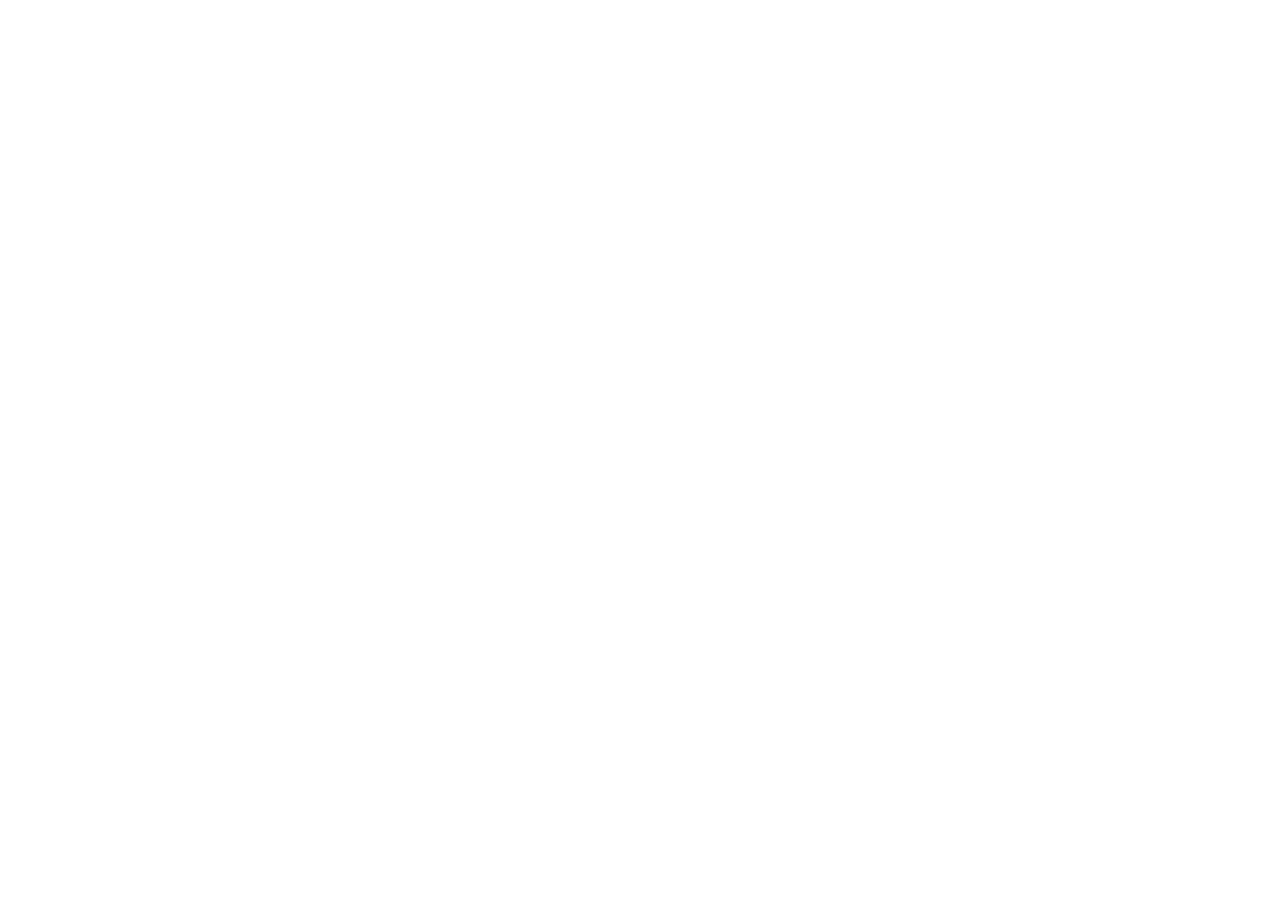
==== feedback.html @ 3e681f3d "добавила страницу отзывов + приветственную" ====
<!DOCTYPE html>
<html lang="ru">
<head>
  <meta charset="UTF-8">
  <meta http-equiv="X-UA-Compatible" content="IE=edge">
  <meta name="viewport" content="width=device-width, initial-scale=1.0">
  <title>Air-Asia Feedback</title>
</head>
<body>
  <link rel="stylesheet" href="feedback.css">
</body>
</html>
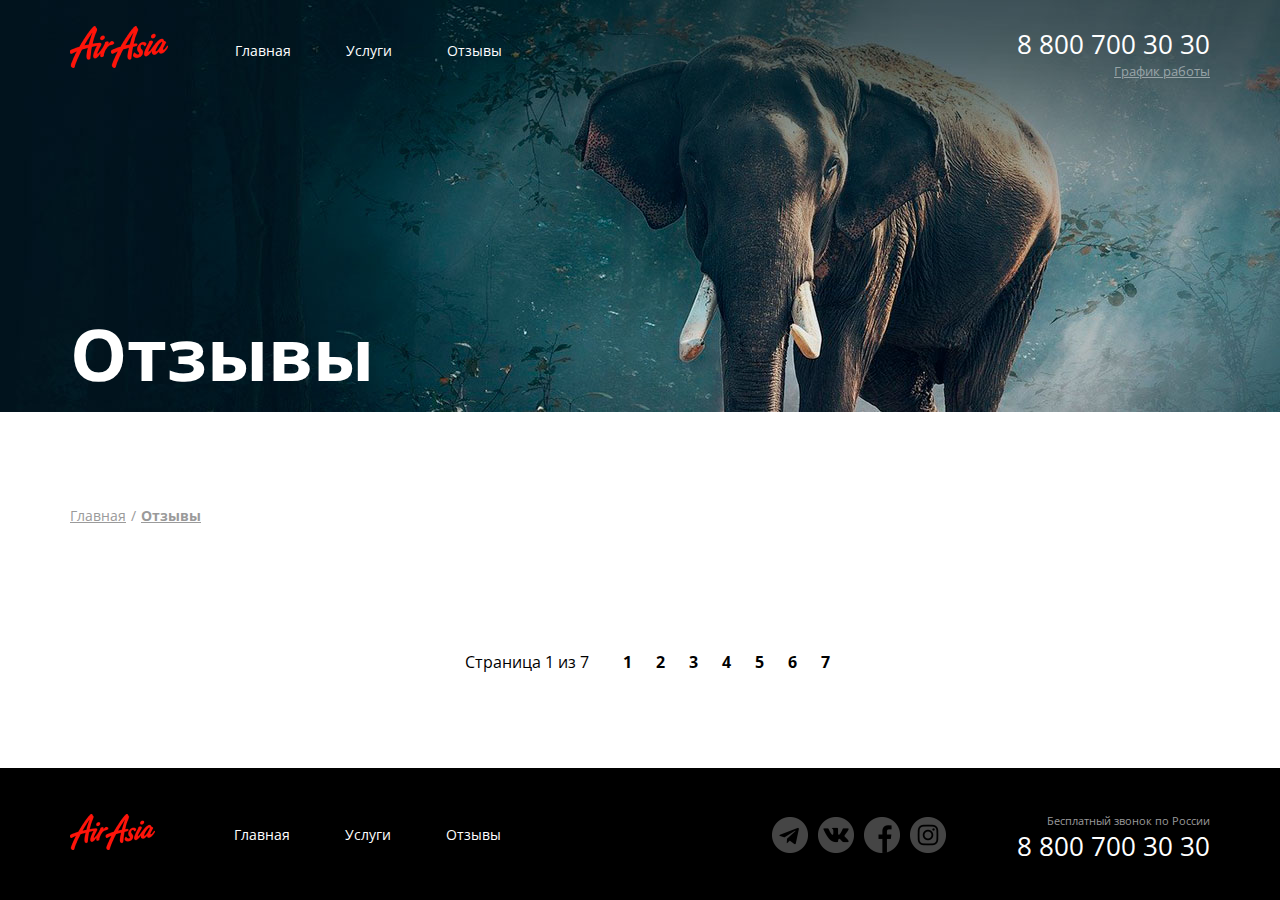
==== commit a084a923: "новый index.html + ссылки" ====
--- a/feedback.html
+++ b/feedback.html
@@ -5,8 +5,115 @@
   <meta http-equiv="X-UA-Compatible" content="IE=edge">
   <meta name="viewport" content="width=device-width, initial-scale=1.0">
   <title>Air-Asia Feedback</title>
+  <link rel="stylesheet" href="feedback.css">
 </head>
 <body>
-  <link rel="stylesheet" href="feedback.css">
+  <div class="wrapper feedback-page-wrapper">
+    <div class="container container--top">
+      <header class="header">
+        <div class="header__col">
+          <a href="./main.html" class="logo">
+            <img src="./img/logo-inner.png" alt="Логотип" class="logo__pic">
+          </a>
+          <nav class="menu">
+            <ul class="menu__list">
+              <li class="menu__item"><a href="./main.html" class="menu__point">Главная</a></li>
+              <li class="menu__item"><a href="./services.html" class="menu__point">Услуги</a></li>
+              <li class="menu__item"><a href="./feedback.html" class="menu__point">Отзывы</a></li>
+            </ul>
+          </nav>
+        </div>
+        <div class="header__col header__col--right">
+          <adress class="contacts">
+            <a href="tel:+78007003030" class="contacts__phone">8 800 700 30 30</a>
+            <div class="contacts__workhours">График работы</div>
+          </adress>
+        </div>
+      </header>
+      <section class="cover">
+        <h1 class="cover__header">Отзывы</h1>
+        <nav class="breadcrumbs">
+          <ul class="breadcrumbs__list">
+            <li class="breadcrumbs__item"><a class="breadcrumbs__link" href="./main.html">Главная</a></li>
+            <li class="breadcrumbs__item breadcrumbs__item--marked"><a class="breadcrumbs__link">Отзывы</a></li>
+          </ul>
+        </nav>
+      </section>
+    </div> 
+    <main class="feedback-main-content feedback-main-content--padding">
+      <section class="feedback">
+        <div class="container">
+          
+          
+          
+          
+          <div class="paginator">
+            <div class="paginator__display">Страница 1 из 7</div>
+            <ul class="paginator__list">
+              <li class="paginator__item paginator--other">
+                <a href="#" class="paginator__page paginator--other-page">1</a>
+              </li>
+              <li class="paginator__item">
+                <a href="#" class="paginator__page paginator--other-page">2</a>
+              </li>
+              <li class="paginator__item">
+                <a href="#" class="paginator__page paginator--other-page">3</a>
+              </li>
+              <li class="paginator__item">
+                <a href="#" class="paginator__page paginator--other-page">4</a>
+              </li>
+              <li class="paginator__item">
+                <a href="#" class="paginator__page paginator--other-page">5</a>
+              </li>
+              <li class="paginator__item">
+                <a href="#" class="paginator__page paginator--other-page">6</a>
+              </li>
+              <li class="paginator__item">
+                <a href="#" class="paginator__page paginator--other-page">7</a>
+              </li>
+            </ul>
+          </div>
+        </div>
+      </section>
+    </main>
+    <footer class="footer-container">
+      <div class="container">
+        <div class="footer">
+          <div class="footer__col">
+            <a href="/" class="logo">
+              <img src="./img/logo.png" alt="Логотип" class="logo__pic">
+            </a>
+            <nav class="menu menu--footer">
+              <ul class="menu__list">
+                <li class="menu__item"><a href="./main.html" class="menu__point">Главная</a></li>
+                <li class="menu__item"><a href="./services.html" class="menu__point">Услуги</a></li>
+                <li class="menu__item"><a href="./feedback.html" class="menu__point">Отзывы</a></li>
+              </ul>
+            </nav>
+          </div>
+          <div class="footer__col--right">
+            <ul class="network">
+              <li class="network__item network__item--telegram">
+                <a href="#" class="network__link"></a>
+              </li>
+              <li class="network__item network__item--vk">
+                <a href="#" class="network__link"></a>
+              </li>
+              <li class="network__item network__item--fb">
+                <a href="#" class="network__link"></a>
+              </li>
+              <li class="network__item network__item--insta">
+                <a href="#" class="network__link"></a>
+              </li>
+            </ul>
+            <adress class="contacts contacts--footer">
+              <div class="contacts__text">Бесплатный звонок по России</div>
+              <a href="tel:+78007003030" class="contacts__phone">8 800 700 30 30</a>
+            </adress>
+          </div>
+        </div>
+      </div>
+    </footer>
+  </div>
 </body>
 </html>--- a/feedback.css
+++ b/feedback.css
@@ -0,0 +1,361 @@
+@import url('https://fonts.googleapis.com/css2?family=Open+Sans:wght@300;400;600;700;800&display=swap');
+
+* {
+  box-sizing: border-box;
+}
+
+body, html {
+  margin: 0px;
+  height: 100%;
+  width: 100%;
+  background: #001821;
+  font-family: "Open Sans", Helvetica, sans-serif;
+  -webkit-font-smoothing: antialiased;
+  -moz-osx-font-smoothing: grayscale;
+}
+
+ul, li {
+  list-style: none;
+  padding: 0;
+  margin: 0;
+}
+
+a {
+  text-decoration: none;
+  color: black;
+}
+
+h1, h2, h3, h4, h5, p {
+  margin: 0;
+  font-weight: normal;
+}
+
+.wrapper {
+  width: 100%;
+  min-height: 100%;
+  display: flex;
+  flex-direction: column;
+}
+
+.feedback-page-wrapper {
+  background: url(./img/services/headline.png) center top no-repeat, #FFFFFF;
+}
+
+.container {
+  width: 1140px;
+  margin: 0 auto;
+  }
+
+.container--top {
+  display: flex;
+  flex: 1;
+  flex-direction: column;
+  justify-content: space-between;
+}
+
+.header {
+  padding-top: 26px;
+  display: flex;
+  justify-content: space-between;
+  align-items: flex-start;
+  margin-bottom: 81px;
+}
+
+.header__col {
+  display: flex;
+  align-items: center;
+}
+
+.header__col--right {
+  display: flex;
+  align-items: center;
+  justify-content: flex-end;
+}
+
+.logo {
+  display: block;
+  margin-right: 67px;
+}
+
+.menu__list {
+  display: flex;
+  justify-content: flex-start;
+  align-items: center;
+}
+
+  .menu__item {
+    margin-right: 55px;
+  }
+
+  .menu__item:last-child {
+    margin-right: 0px;
+  }
+
+  .menu__point {
+    font-size: 14px;
+    color: #FFFFFF;
+  }
+
+  .menu__point:hover {
+    font-size: 14px;
+    color: #DA0100;
+  }
+
+.menu--footer {
+  position: absolute;
+  top: 55px;
+  left: 164px;
+}
+
+.contacts {
+  text-align: right;
+}
+
+.contacts--footer {
+  position: absolute;
+  top: 45px;
+  right: 0;
+  text-align: right;
+}
+
+  .contacts__phone {
+    color: #FFFFFF;
+    font-size: 26px;
+  }
+
+  .contacts__workhours {
+    font-size: 13px;
+    text-decoration: underline;
+    color: #98A4A8;
+  }
+
+  .contacts__workhours:hover {
+    font-size: 13px;
+    text-decoration: underline;
+    color: #FFFFFF;
+    cursor: pointer;
+  }
+
+  .contacts__text {
+    font-size: 11px;
+    color: #9A9A9A;
+  }
+
+.cover {
+  max-width: 50%;
+  color: #FFFFFF;
+}
+
+  .cover__header {
+    font-size: 72px;
+    font-weight: 700;
+    line-height: 98px;
+    margin-bottom: 104px;
+  }
+
+  .breadcrumbs {
+    color: #9A9A9A;
+  }
+
+  .breadcrumbs__list {
+    display: flex;
+    align-items: center;
+  }
+
+  .breadcrumbs__item {
+    text-decoration-line: underline;
+    font-style: normal;
+    font-weight: normal;
+    font-size: 14px;
+    line-height: 19px;
+  }
+
+  .breadcrumbs__item:after {
+    content: "/";
+    color: #9A9A9A;
+    display: inline-block;
+    margin: 0 5px;
+  }
+
+  .breadcrumbs__item:last-child:after {
+    display: none;
+  }
+
+  .breadcrumbs__item--marked {
+    font-weight: bold;
+  }
+
+  .breadcrumbs__link {
+    color: #9A9A9A;
+    cursor: pointer;
+  }
+
+.feedback-main-content--padding {
+  padding-top: 121px;
+}
+
+
+
+
+
+
+
+  .paginator {
+    text-align: center;
+    margin-left: 26px;
+    display: flex;
+    justify-content: center;
+    align-items: center;
+    margin-bottom: 90px;
+  }
+  
+    .paginator__display {
+      font-weight: normal;
+      font-size: 16px;
+      margin-right: 23px;
+    }
+  
+    .paginator__list {
+      display: flex;
+      align-items: center;
+    }
+  
+    .paginator__item {
+      margin-right: 1px;
+    }
+  
+    .paginator__item:last-child {
+      margin-right: 0px;
+    }
+  
+    .paginator--other-page{
+      color: #000;
+      display: block;
+      height: 32px;
+      width: 32px;
+      border-radius: 50%;
+      position: relative;
+      text-decoration: none;
+      font-weight: bold;
+      font-size: 16px;
+      line-height: 32px;
+    }
+  
+    .paginator--other-page:hover {
+      color: #FFFFFF;
+      background: #F5170E;
+    }
+
+
+
+
+
+
+.button {
+  background: #F5170E;
+  width: 168px;
+  height: 55px;
+  border-radius: 35px;
+  color: #FFFFFF;
+  font-weight: bold;
+  font-size: 14px;
+  text-transform: uppercase;
+  padding: 18px 40px;
+  display: inline-block;
+  cursor: pointer;
+}
+
+.button:hover {
+  background: #DA0100;
+}
+
+  .button--content {
+    height: 54px;
+    width: 135px;
+    padding: 18px 30px;
+  }
+
+
+
+
+
+
+
+  .footer-container {
+    background: black;
+  }
+  
+    .footer {
+      height: 132px;
+      position: relative;
+      display: flex;
+      align-items: center;
+      justify-content: space-between;
+    }
+  
+    .footer__col {
+      display: flex;
+      align-items: center;
+    }
+    
+    .footer__col--right {
+      display: flex;
+      align-items: flex-end;
+    }
+  
+    .network {
+      position: absolute;
+      top: 49px;
+      right: 264px;
+      display: flex;
+      justify-items: flex-start;
+      align-items: center;
+    }
+      .network__item {
+        margin-right: 10px;
+      }
+    
+      .network__item:last-child {
+        margin-right: 0px;
+      }
+    
+      .network__item--telegram .network__link {
+        background-image: url(./img/social/telegram.png);
+      }
+    
+      .network__item--telegram .network__link:hover {
+        background-image: url(./img/social/t-hover.png);
+      }
+    
+      .network__item--vk .network__link {
+        background-image: url(./img/social/vk.png);
+      }
+    
+      .network__item--vk .network__link:hover {
+        background-image: url(./img/social/vk-hover.png);
+      }
+    
+      .network__item--fb .network__link {
+        background-image: url(./img/social/f.png);
+      }
+    
+      .network__item--fb .network__link:hover {
+        background-image: url(./img/social/f-hover.png);
+      }
+    
+      .network__item--insta .network__link {
+        background-image: url(./img/social/instagram.png);
+      }
+    
+      .network__item--insta .network__link:hover {
+        background-image: url(./img/social/instagram-hover.png);
+      }
+    
+      .network__link {
+        display: block;
+        text-decoration: none;
+        width: 36px;
+        height: 36px;
+        background: center center no-repeat;
+      }
+  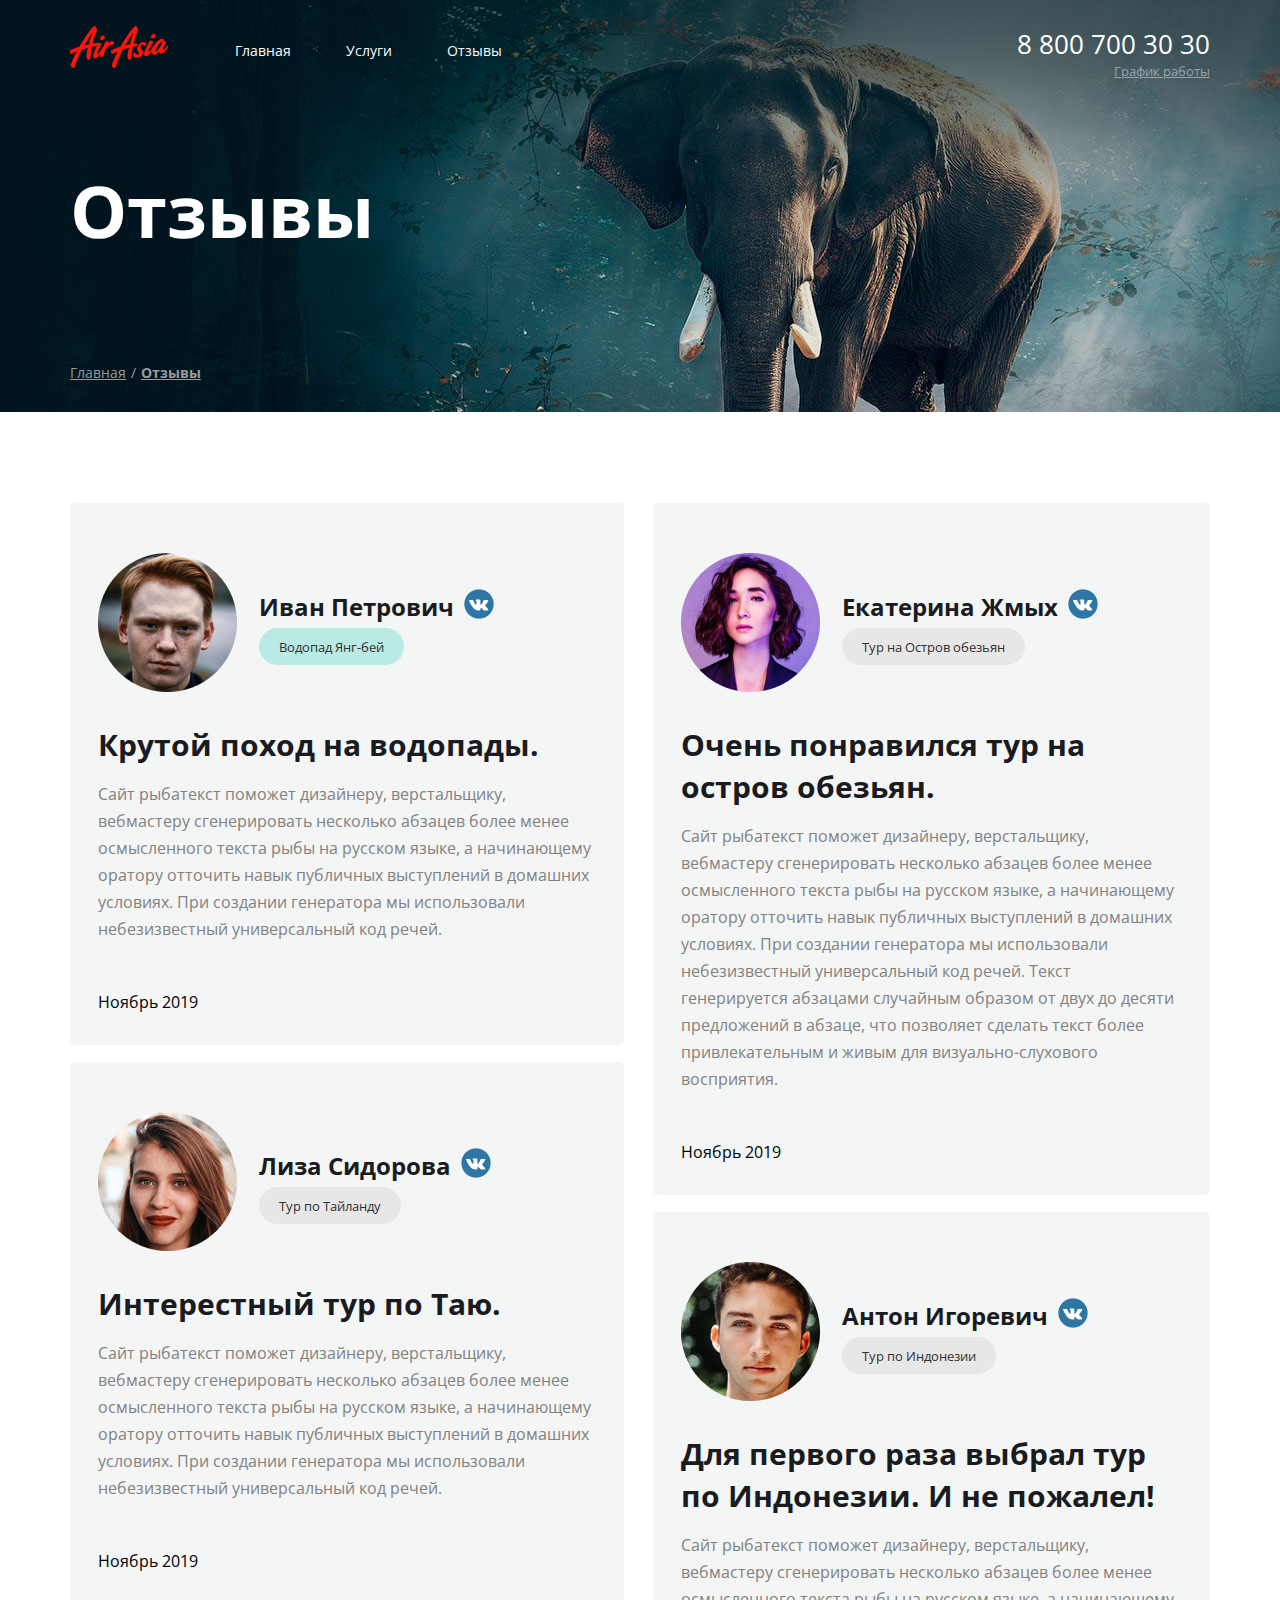
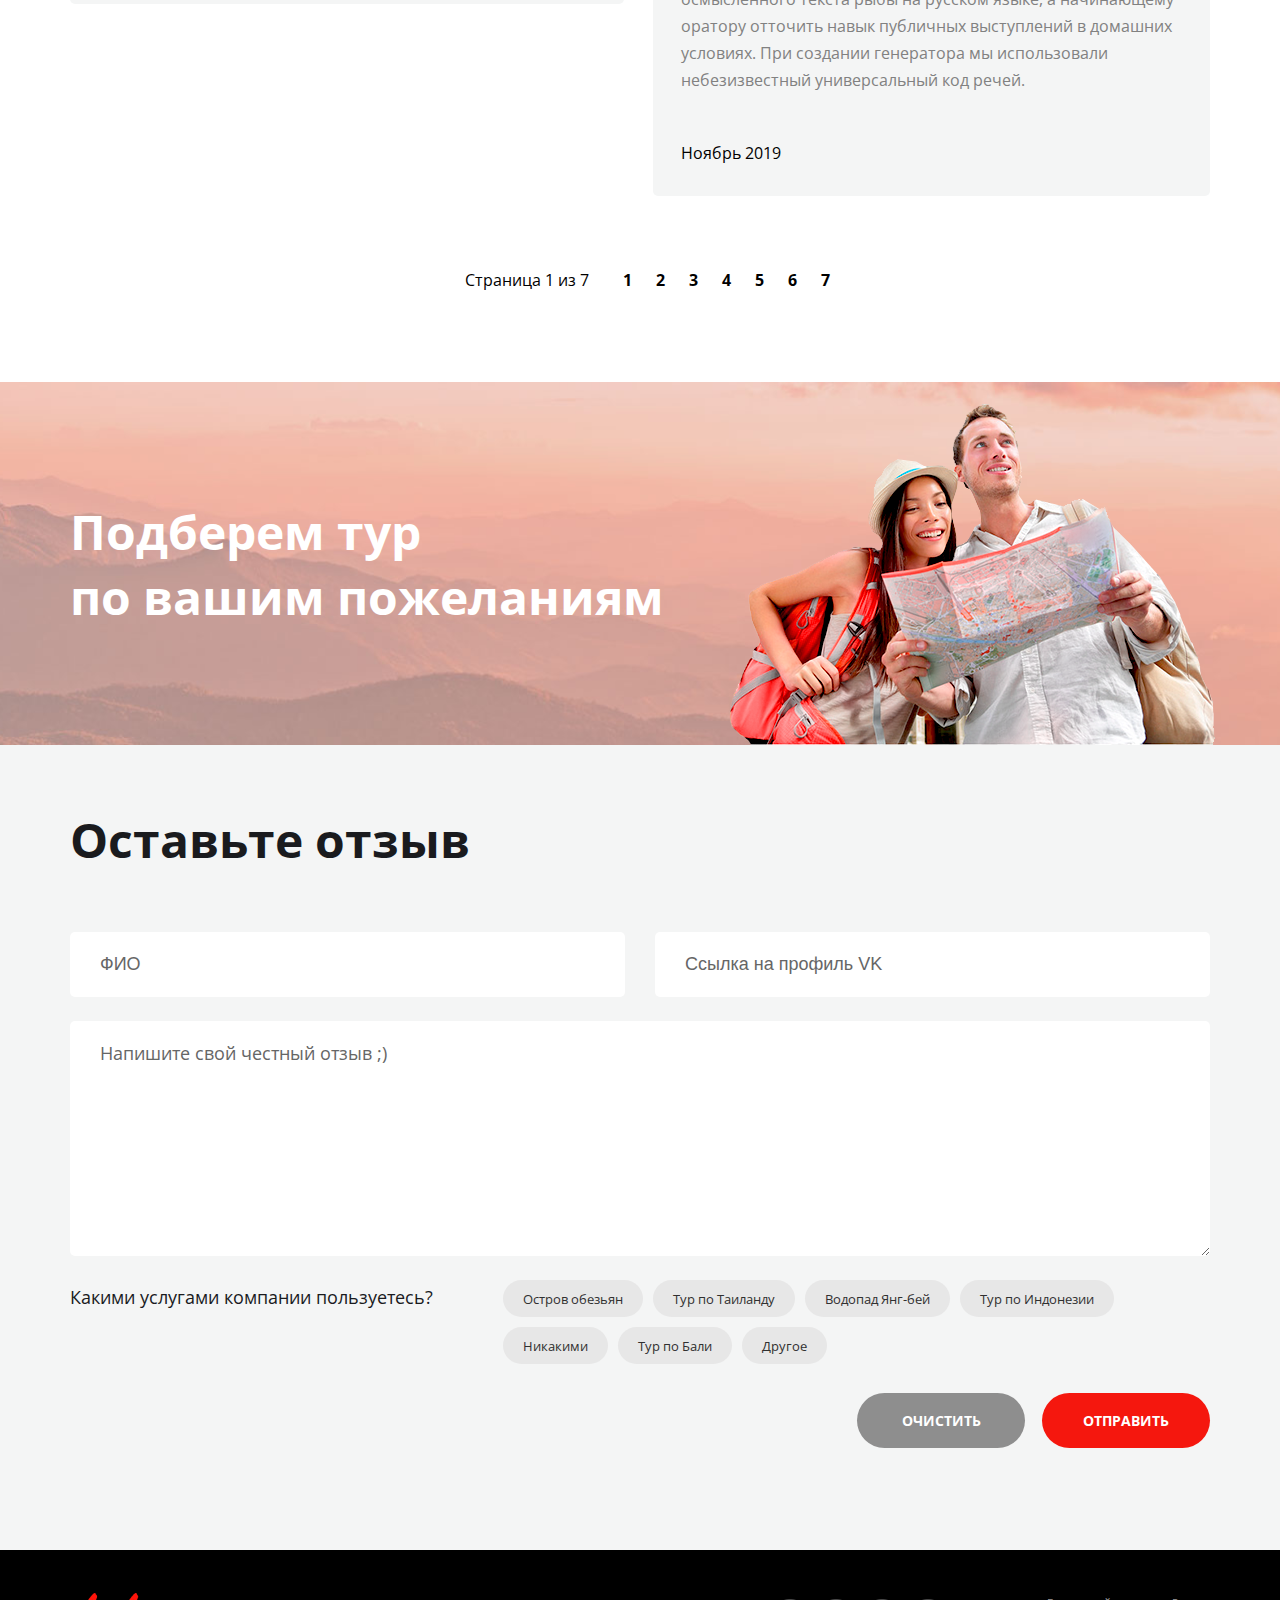
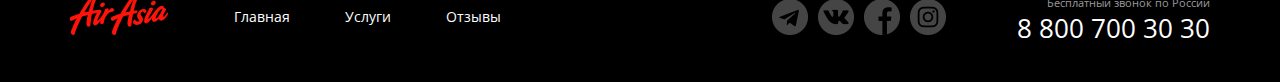
==== commit d8bd9bab: "отзывы" ====
--- a/feedback.html
+++ b/feedback.html
@@ -26,7 +26,15 @@
         <div class="header__col header__col--right">
           <adress class="contacts">
             <a href="tel:+78007003030" class="contacts__phone">8 800 700 30 30</a>
-            <div class="contacts__workhours">График работы</div>
+            <div class="contacts__dropdown">
+              <div class="contacts__workhours">График работы</div>
+              <ul class="contacts__workhours-list">
+                <li class="contacts__workhours-list-item">
+                  <div class="workours-text workours-text-bold">пн-вс: 09:00 - 20:00</div>
+                  <div class="workours-text">Обед: 14:00-14:30</div>
+                </li>
+              </ul>
+            </div>  
           </adress>
         </div>
       </header>
@@ -43,10 +51,113 @@
     <main class="feedback-main-content feedback-main-content--padding">
       <section class="feedback">
         <div class="container">
-          
-          
-          
-          
+          <div class="column">
+            <div class="column__left">
+              <ul class="feedback__list">
+                <li class="feedback__item">
+                  <div class="person">
+                    <div class="person__avatar">
+                      <img class="person__pic" src="./img/feedback/avatars/ivan.png">
+                    </div>
+                    <div class="person__desc">
+                        <div class="person__link">
+                          <a class="person__name">Иван Петрович</a>
+                          <div class="person__network-icon">
+                            <img class="person__network-icon-pic" src="./img/feedback/vk.png">
+                          </div>
+                        </div>
+                        <div class="service-button-mark">Водопад Янг-бей</div>
+                    </div>
+                  </div>
+                  <div class="feedback__content">
+                    <div class="feedback__content-header">Крутой поход на водопады.</div>
+                    <p class="feedback__content-text">Сайт рыбатекст поможет дизайнеру, верстальщику, вебмастеру сгенерировать 
+                      несколько абзацев более менее осмысленного текста рыбы на русском языке, а начинающему оратору отточить 
+                      навык публичных выступлений в домашних условиях. При создании генератора мы использовали небезизвестный 
+                      универсальный код речей.</p>
+                    <date class="feedback__content-date">Ноябрь 2019</date>
+                  </div>
+                </li>
+                <li class="feedback__item">
+                  <div class="person">
+                    <div class="person__avatar">
+                      <img class="person__pic" src="./img/feedback/avatars/lisa.png">
+                    </div>
+                    <div class="person__desc">
+                      <div class="person__link">
+                        <a class="person__name">Лиза Сидорова</a>
+                        <div class="person__network-icon">
+                          <img class="person__network-icon-pic" src="./img/feedback/vk.png">
+                        </div>
+                      </div>
+                      <div class="service-button">Тур по Тайланду</div>
+                    </div>
+                  </div>
+                  <div class="feedback__content">
+                    <div class="feedback__content-header">Интерестный тур по Таю.</div>
+                    <p class="feedback__content-text">Сайт рыбатекст поможет дизайнеру, верстальщику, вебмастеру сгенерировать 
+                      несколько абзацев более менее осмысленного текста рыбы на русском языке, а начинающему оратору отточить 
+                      навык публичных выступлений в домашних условиях. При создании генератора мы использовали небезизвестный 
+                      универсальный код речей.</p>
+                    <date class="feedback__content-date">Ноябрь 2019</date>
+                  </div>
+                </li>
+              </ul>
+            </div>
+            <div class="column__right">
+              <ul class="feedback__list">
+                <li class="feedback__item">
+                  <div class="person">
+                    <div class="person__avatar">
+                      <img class="person__pic" src="./img/feedback/avatars/ekaterina.png">
+                    </div>
+                    <div class="person__desc">
+                      <div class="person__link">
+                        <a class="person__name">Екатерина Жмых</a>
+                        <div class="person__network-icon">
+                          <img class="person__network-icon-pic" src="./img/feedback/vk.png">
+                        </div>
+                      </div>
+                      <div class="service-button">Тур на Остров обезьян</div>
+                    </div>
+                  </div>
+                  <div class="feedback__content">
+                    <div class="feedback__content-header">Очень понравился тур на остров обезьян.</div>
+                    <p class="feedback__content-text">Сайт рыбатекст поможет дизайнеру, верстальщику, вебмастеру сгенерировать 
+                      несколько абзацев более менее осмысленного текста рыбы на русском языке, а начинающему оратору отточить 
+                      навык публичных выступлений в домашних условиях. При создании генератора мы использовали небезизвестный 
+                      универсальный код речей. Текст генерируется абзацами случайным образом от двух до десяти предложений в 
+                      абзаце, что позволяет сделать текст более привлекательным и живым для визуально-слухового восприятия.</p>
+                    <date class="feedback__content-date">Ноябрь 2019</date>
+                  </div>
+                </li>
+                <li class="feedback__item">
+                  <div class="person">
+                    <div class="person__avatar">
+                      <img class="person__pic" src="./img/feedback/avatars/anton.png">
+                    </div>
+                    <div class="person__desc">
+                      <div class="person__link">
+                        <a class="person__name">Антон Игоревич</a>
+                        <div class="person__network-icon">
+                          <img class="person__network-icon-pic" src="./img/feedback/vk.png">
+                        </div>
+                      </div>
+                      <div class="service-button">Тур по Индонезии</div>
+                    </div>
+                  </div>
+                  <div class="feedback__content">
+                    <div class="feedback__content-header">Для первого раза выбрал тур по Индонезии. И не пожалел!</div>
+                    <p class="feedback__content-text">Сайт рыбатекст поможет дизайнеру, верстальщику, вебмастеру сгенерировать 
+                      несколько абзацев более менее осмысленного текста рыбы на русском языке, а начинающему оратору отточить 
+                      навык публичных выступлений в домашних условиях. При создании генератора мы использовали небезизвестный 
+                      универсальный код речей.</p>
+                    <date class="feedback__content-date">Ноябрь 2019</date>
+                  </div>
+                </li>
+              </ul>
+            </div>
+          </div>
           <div class="paginator">
             <div class="paginator__display">Страница 1 из 7</div>
             <ul class="paginator__list">
@@ -73,6 +184,76 @@
               </li>
             </ul>
           </div>
+        </div>
+      </section>
+      <section class="banner">
+        <div class="container">
+          <div class="banner__title">Подберем тур<br>по вашим пожеланиям</div>
+        </div>
+      </section>
+      <section class="feedback-form">
+        <div class="container">
+          <div class="feedback-form__header">Оставьте отзыв</div>
+          <form class="form">
+            <div class="form__row">
+              <input type="text" placeholder="ФИО" class="form__input">
+              <input type="text" placeholder="Ссылка на профиль VK" class="form__input">
+            </div>
+            <div class="form__row">
+              <textarea placeholder="Напишите свой честный отзыв ;)" class="form__input form__input--textarea"></textarea>
+            </div>
+            <div class="form__tags">
+              <div class="form__question">Какими услугами компании пользуетесь?</div>
+              <ul class="tag-list">
+                <li class="tag-list__item">
+                  <label class="tag-list__control">
+                    <input type="checkbox" class="tag-list__checkbox">
+                    <div class="service-button tag-list__tag">Остров обезьян</div>
+                  </label>
+                </li>
+                <li class="tag-list__item">
+                  <label class="tag-list__control">
+                    <input type="checkbox" class="tag-list__checkbox">
+                    <div class="service-button tag-list__tag">Тур по Таиланду</div>
+                  </label>
+                </li>
+                <li class="tag-list__item">
+                  <label class="tag-list__control">
+                    <input type="checkbox" class="tag-list__checkbox">
+                    <div class="service-button tag-list__tag">Водопад Янг-бей</div>
+                  </label>
+                </li>
+                <li class="tag-list__item">
+                  <label class="tag-list__control">
+                    <input type="checkbox" class="tag-list__checkbox">
+                    <div class="service-button tag-list__tag">Тур по Индонезии</div>
+                  </label>
+                </li>
+                <li class="tag-list__item">
+                  <label class="tag-list__control">
+                    <input type="checkbox" class="tag-list__checkbox">
+                    <div class="service-button tag-list__tag">Никакими</div>
+                  </label>
+                </li>
+                <li class="tag-list__item">
+                  <label class="tag-list__control">
+                    <input type="checkbox" class="tag-list__checkbox">
+                    <div class="service-button tag-list__tag">Тур по Бали</div>
+                  </label>
+                </li>
+                <li class="tag-list__item">
+                  <label class="tag-list__control">
+                    <input type="checkbox" class="tag-list__checkbox">
+                    <div class="service-button tag-list__tag">Другое</div>
+                  </label>
+                </li>
+              </ul>
+            </div>
+            <div class="form__buttons">
+              <button type="reset" class="button form__button button--black">Очистить</button>
+              <button type="submit" class="button form__button">Отправить</button>
+            </div>
+          </form>
         </div>
       </section>
     </main>
@@ -80,8 +261,8 @@
       <div class="container">
         <div class="footer">
           <div class="footer__col">
-            <a href="/" class="logo">
-              <img src="./img/logo.png" alt="Логотип" class="logo__pic">
+            <a href="./main.html" class="logo">
+              <img src="./img/logo-inner.png" alt="Логотип" class="logo__pic">
             </a>
             <nav class="menu menu--footer">
               <ul class="menu__list">
--- a/feedback.css
+++ b/feedback.css
@@ -30,6 +30,16 @@
   font-weight: normal;
 }
 
+input:focus, textarea:focus {
+  outline-color: #F5170E;
+}
+
+button {
+  border: none;
+  font-family: "Open Sans", Helvetica, sans-serif;
+  background: transparent;
+}
+
 .wrapper {
   width: 100%;
   min-height: 100%;
@@ -109,6 +119,47 @@
 
 .contacts {
   text-align: right;
+  display: flex;
+  flex-direction: column;
+}
+
+.contacts__dropdown {
+  position: relative;
+  display: inline-flex;
+  justify-content: flex-end;
+}
+
+.contacts__dropdown:hover .contacts__workhours-list {
+  display: block;
+}
+
+.contacts__workhours-list {
+  position: absolute;
+  background: #EDEDED;
+  opacity: 0.8;
+  mix-blend-mode: normal;
+  max-width: 160px;
+  padding: 15px 19px;
+  text-align: left;
+  top: 100%;
+  display: none;
+  border-radius: 9px;
+  margin-top: 10px;
+}
+
+.workours-text {
+  font-style: normal;
+  font-weight: 600;
+  font-size: 13px;
+  line-height: 21px;
+  color: #1E1F20;
+}
+.workours-text-bold {
+  font-style: normal;
+  font-weight: bold;
+  font-size: 13px;
+  line-height: 21px;
+  color: #1E1F20;
 }
 
 .contacts--footer {
@@ -194,19 +245,111 @@
   padding-top: 121px;
 }
 
-
-
-
-
-
-
+.feedback {
+  margin-bottom: 86px;
+}
+
+.column {
+    display: flex;
+    justify-content: space-between;
+    align-items: flex-start;
+    margin-bottom: 68px;
+}
+
+.feedback__list {
+  display: flex;
+  flex-direction: column;
+  justify-content: flex-start;
+}
+
+.feedback__item {
+  background: #F4F5F5;
+  border-radius: 5px;
+  padding: 50px 31px 32px 28px;
+  margin-bottom: 17px;
+  max-width: 557px;
+}
+
+.feedback__item:last-child {
+  margin-bottom: 0px;
+}
+
+.person {
+  display: flex;
+  justify-content: flex-start;
+  align-items: center;
+  margin-bottom: 27px;
+}
+
+.person__desc {
+  display: flex;
+  flex-direction: column;
+  justify-content: flex-start;
+  align-items: flex-start;
+}
+
+  .person__avatar {
+    margin-right: 22px;
+  }
+
+  .person__link {
+    display: flex;
+    justify-content: flex-start;
+    align-items: center;
+  }
+
+  .person__name {
+    margin-right: 10px;
+    font-style: normal;
+    font-weight: bold;
+    font-size: 24px;
+    line-height: 42px;
+    color: #1A1B1E;
+  }
+
+  .person__name:hover {
+    color: #1A1B1E;
+    cursor: pointer;
+    text-decoration-line: underline;
+    color: #2E77A4;
+  }
+
+.service-button-mark {
+  background: #B9EAE4;
+  border-radius: 35px;
+  height: 37px;
+  color: #303030;
+  font-style: normal;
+  font-weight: normal;
+  font-size: 13px;
+  line-height: 18px;
+  padding: 10px 20px;
+}
+
+.feedback__content-header{
+  font-style: normal;
+  font-weight: bold;
+  font-size: 30px;
+  line-height: 42px;
+  color: #1A1B1E;
+  margin-bottom: 15px;
+}
+
+.feedback__content-text {
+  font-style: normal;
+  font-weight: normal;
+  font-size: 16px;
+  line-height: 27px;
+  color: #818181;
+  margin-bottom: 48px;
+  max-width: 495px;
+}
   .paginator {
     text-align: center;
     margin-left: 26px;
     display: flex;
     justify-content: center;
     align-items: center;
-    margin-bottom: 90px;
   }
   
     .paginator__display {
@@ -246,10 +389,129 @@
       background: #F5170E;
     }
 
-
-
-
-
+.banner {
+  background: url(./img/feedback/couple.png) right 64px bottom no-repeat, url(./img/feedback/banner.png) center center no-repeat;
+  min-height: 363px;
+  display: flex;
+  justify-content: flex-start;
+  align-items: center;
+}
+
+  .banner__title {
+    font-style: normal;
+    font-weight: bold;
+    font-size: 48px;
+    line-height: 65px;
+    color: #FFFFFF;
+    max-width: 595px;
+  }
+
+.feedback-form {
+  background: #F4F5F5;
+  padding-bottom: 102px;
+}
+
+  .feedback-form__header {
+    padding-top: 62px;
+    padding-bottom: 60px;
+    font-style: normal;
+    font-weight: bold;
+    font-size: 48px;
+    line-height: 65px;
+    color: #1A1B1E;
+
+  }
+
+  .form__row {
+    display: flex;
+    margin-bottom: 24px;
+  }
+
+  .form__row:last-child {
+    margin-bottom: 0px;
+  }
+
+  .form__input {
+    flex: 1;
+    margin-right: 30px;
+    border-radius: 5px;
+    border: none;
+    background: #FFFFFF;
+    padding: 20px 30px;
+    font-style: normal;
+    font-weight: normal;
+    font-size: 18px;
+    line-height: 25px;
+    color: #000;
+  }
+
+  .form__input::placeholder {
+    color: #666666;
+  }
+
+  .form__input:last-child {
+    margin-right: 0px;
+  }
+
+  .form__input--textarea {
+    height: 235px;
+    font-family: "Open Sans", Helvetica, sans-serif;
+  }
+
+.form__tags {
+  display: flex;
+  margin-bottom: 19px;
+  align-items: baseline;
+}
+
+.form__question {
+  font-style: normal;
+  font-weight: normal;
+  font-size: 18px;
+  line-height: 25px;
+  color: #1A1B1E;
+  max-width: 366px;
+  margin-right: 70px;
+}
+
+.tag-list {
+  display: flex;
+  flex-wrap: wrap;
+  flex: 1;
+}
+  
+.tag-list__item {
+  margin: 0 10px 10px 0;
+}
+
+.tag-list__control {
+  cursor: pointer;
+}
+
+.tag-list__checkbox:checked ~ .tag-list__tag {
+  background: #B9EAE4;
+}
+
+.tag-list__checkbox {
+  display: none;
+}
+
+  .service-button {
+    background: #E7E7E7;
+    border-radius: 35px;
+    height: 37px;
+    color: #303030;
+    font-style: normal;
+    font-weight: normal;
+    font-size: 13px;
+    line-height: 18px;
+    padding: 10px 20px;
+  }
+
+.form__buttons {
+  display: flex;
+  justify-content: flex-end;
+}
 
 .button {
   background: #F5170E;
@@ -269,16 +531,31 @@
   background: #DA0100;
 }
 
-  .button--content {
-    height: 54px;
-    width: 135px;
-    padding: 18px 30px;
-  }
-
-
-
-
-
+.button--black {
+  background: #8E8E8E;
+  width: 168px;
+  height: 55px;
+  border-radius: 35px;
+  color: #FFFFFF;
+  font-weight: bold;
+  font-size: 14px;
+  text-transform: uppercase;
+  padding: 18px 45px;
+  display: inline-block;
+  cursor: pointer;
+}
+
+.button--black:hover {
+  background: #2B2B2B;
+}
+
+.form__button {
+  margin-right: 17px;
+}
+
+.form__button:last-child {
+  margin-right: 0px;
+}
 
 
   .footer-container {
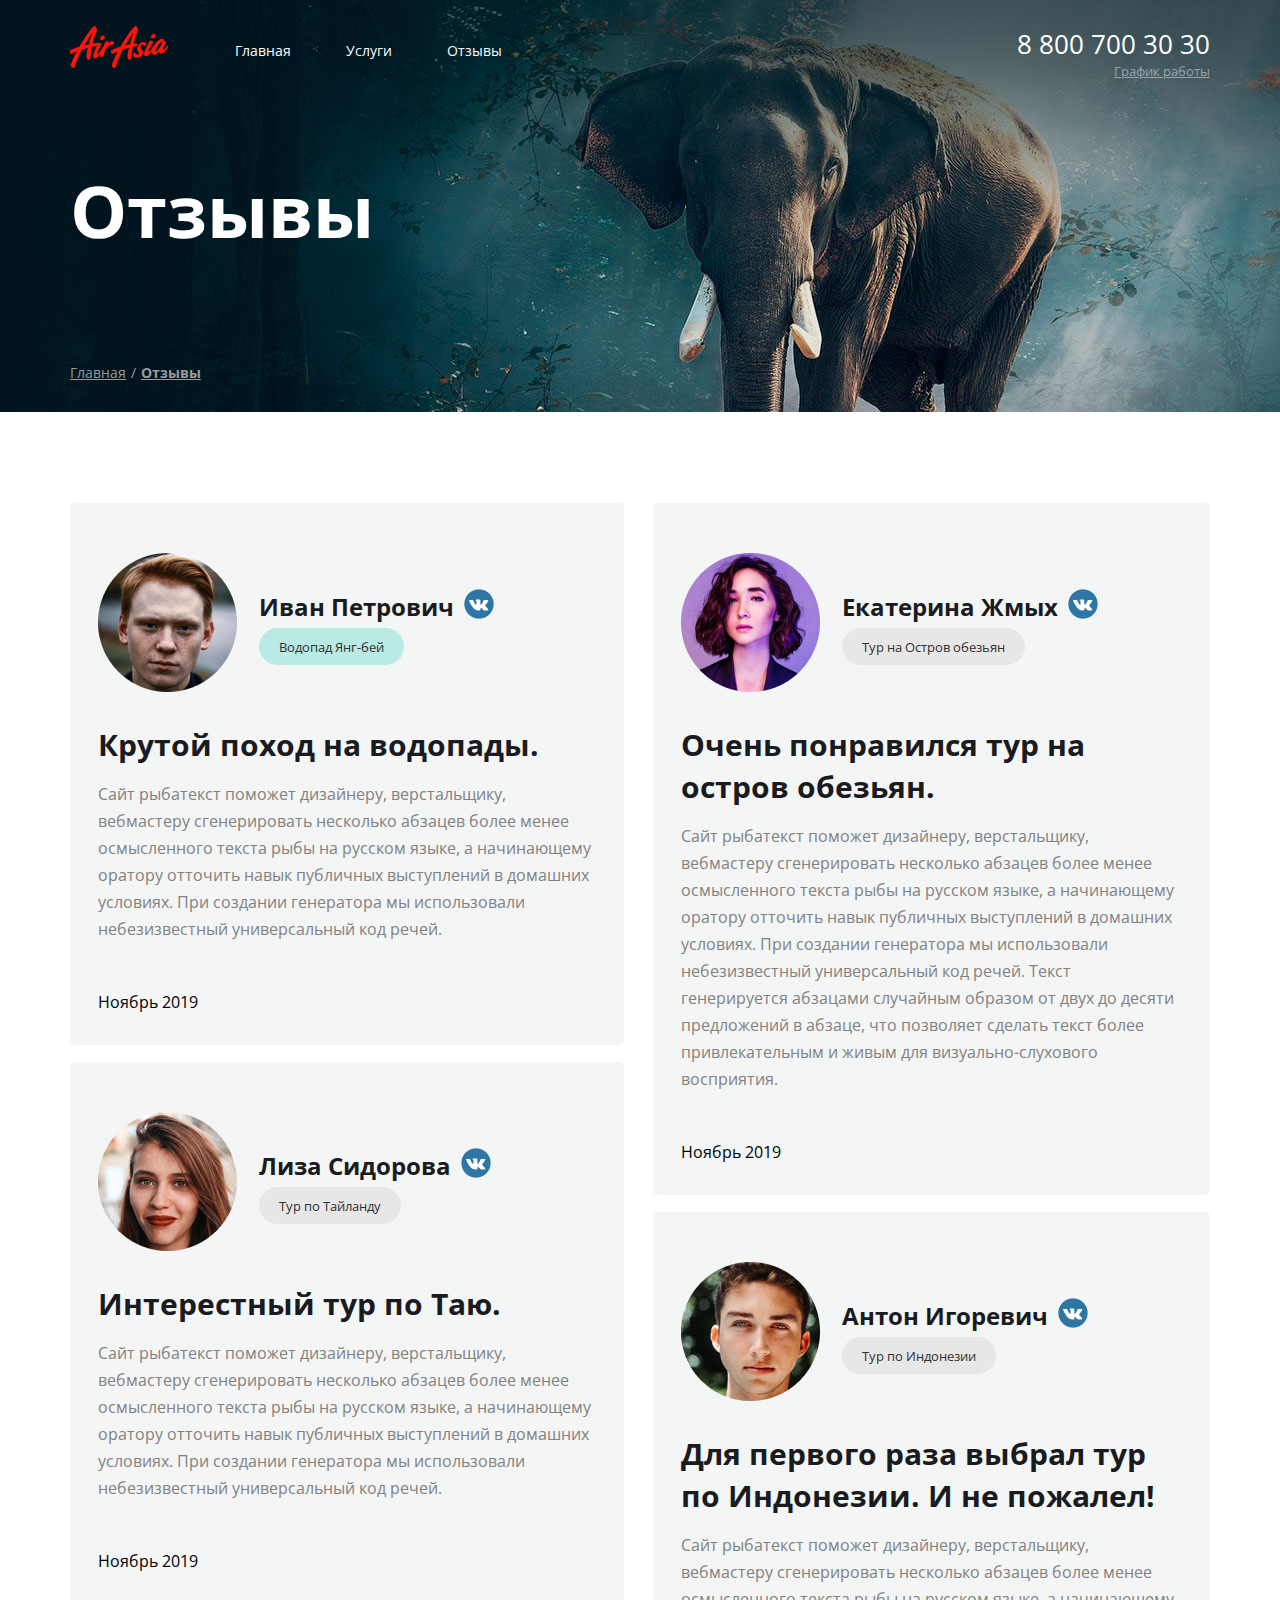
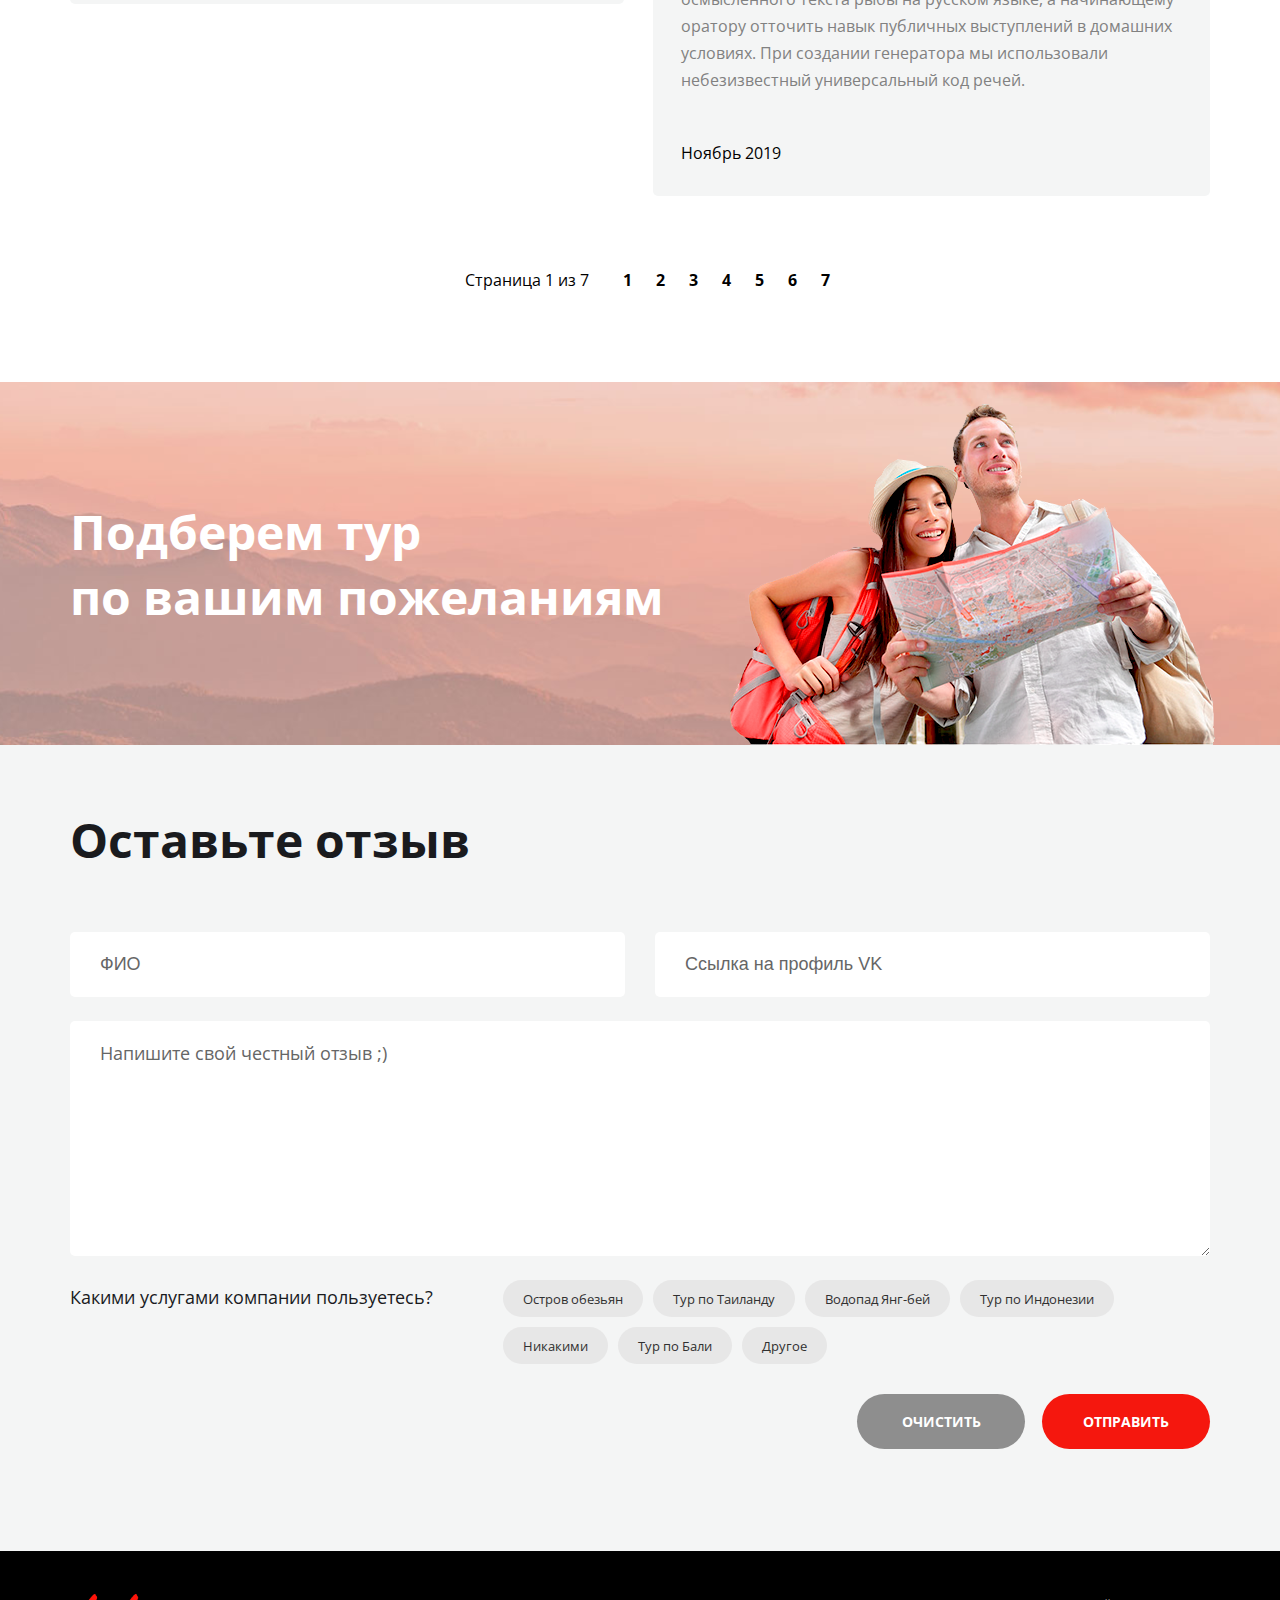
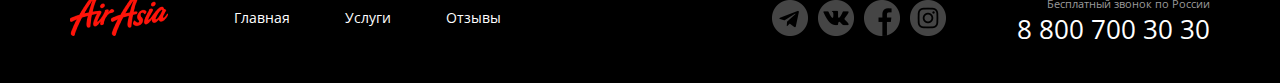
==== commit d464e995: "правки от наставника" ====
--- a/feedback.html
+++ b/feedback.html
@@ -28,9 +28,12 @@
             <a href="tel:+78007003030" class="contacts__phone">8 800 700 30 30</a>
             <div class="contacts__dropdown">
               <div class="contacts__workhours">График работы</div>
+              <div class="contacts__triangle"></div>
               <ul class="contacts__workhours-list">
                 <li class="contacts__workhours-list-item">
                   <div class="workours-text workours-text-bold">пн-вс: 09:00 - 20:00</div>
+                </li>
+                <li class="contacts__workhours-list-item">
                   <div class="workours-text">Обед: 14:00-14:30</div>
                 </li>
               </ul>
--- a/feedback.css
+++ b/feedback.css
@@ -130,6 +130,10 @@
 }
 
 .contacts__dropdown:hover .contacts__workhours-list {
+  display: block;
+}
+
+.contacts__dropdown:hover .contacts__triangle {
   display: block;
 }
 
@@ -144,7 +148,20 @@
   top: 100%;
   display: none;
   border-radius: 9px;
-  margin-top: 10px;
+  margin-top: 9px;
+}
+
+.contacts__triangle {
+  content: "";
+  position: absolute;
+  border: 10px solid transparent;
+  border-top-width: 0px;
+  width: 0px;
+  height: 0px;
+  border-bottom-color: #EDEDED;
+  opacity: 0.8;
+  display: none;
+  margin: 17px 41px 0px 0px;
 }
 
 .workours-text {
@@ -460,7 +477,7 @@
 
 .form__tags {
   display: flex;
-  margin-bottom: 19px;
+  margin-bottom: 30px;
   align-items: baseline;
 }
 
@@ -478,6 +495,7 @@
   display: flex;
   flex-wrap: wrap;
   flex: 1;
+  margin: 0 -10px -10px 0;
 }
   
 .tag-list__item {
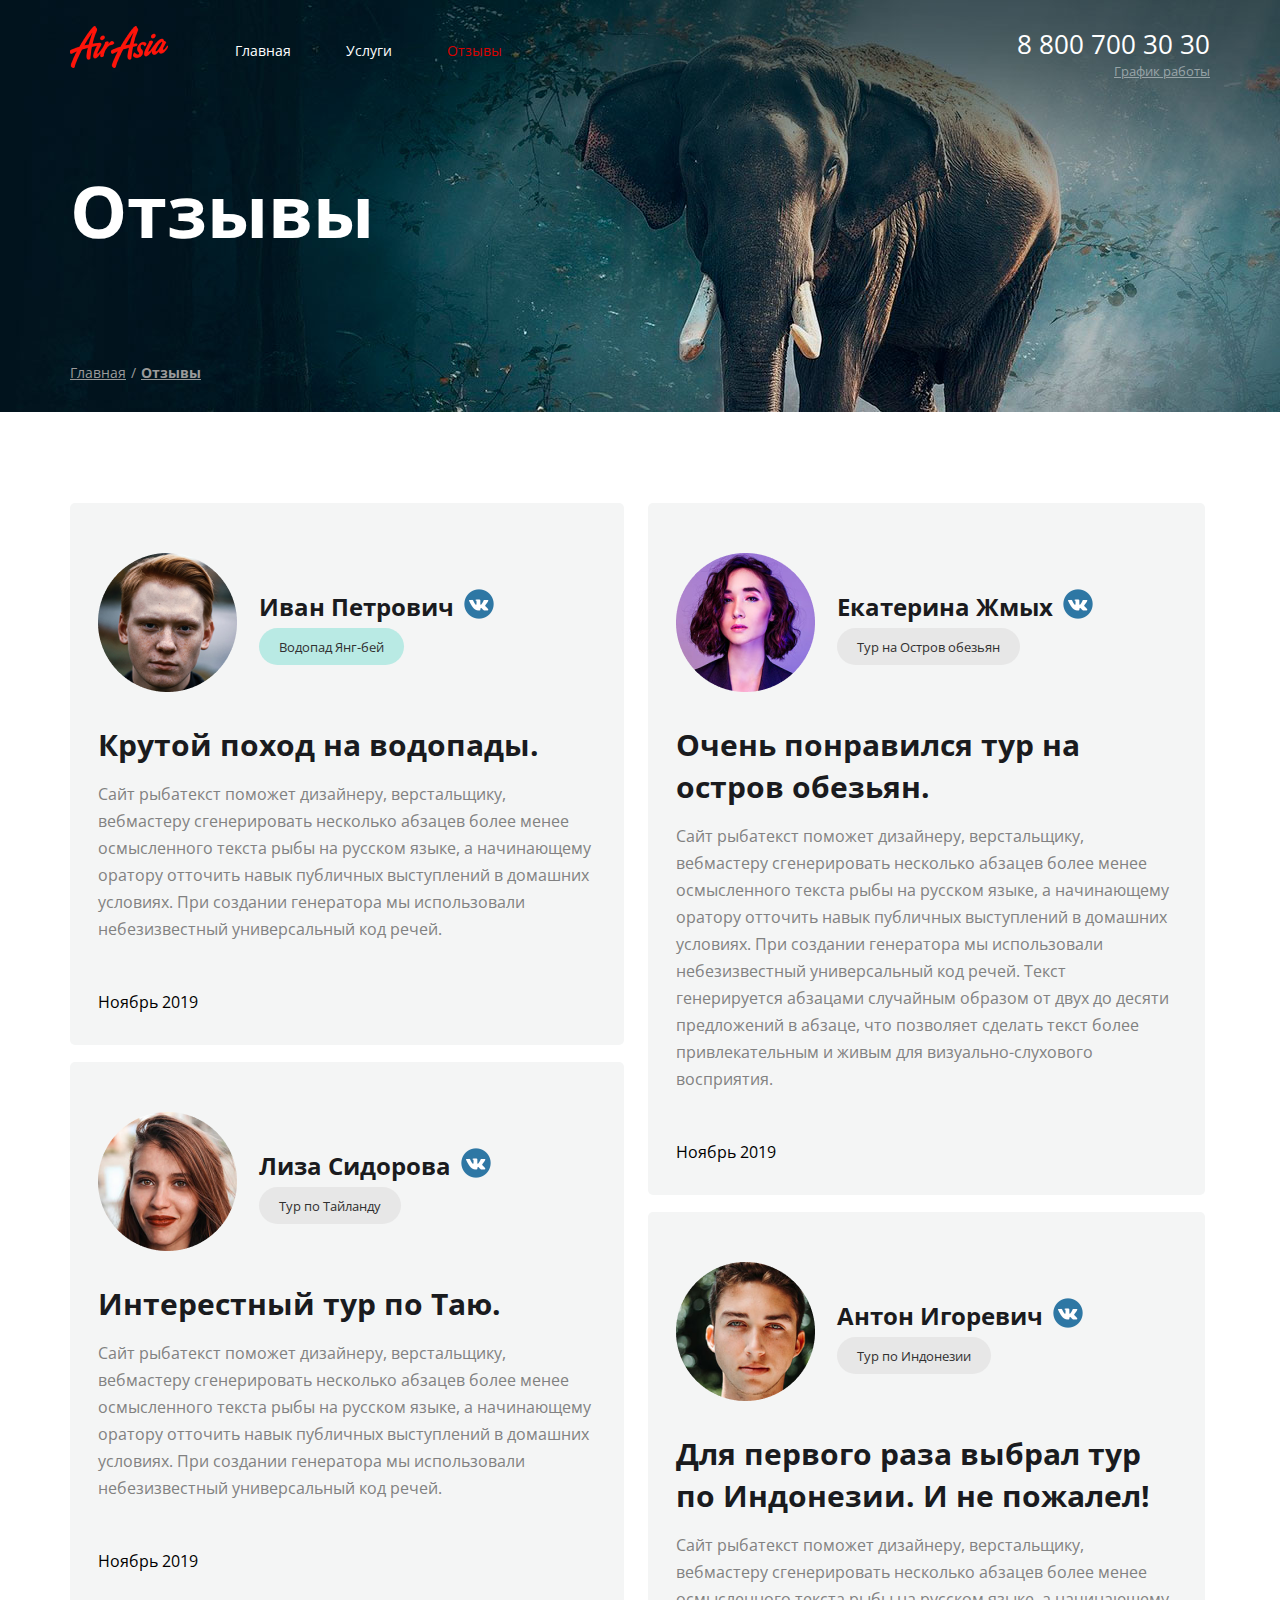
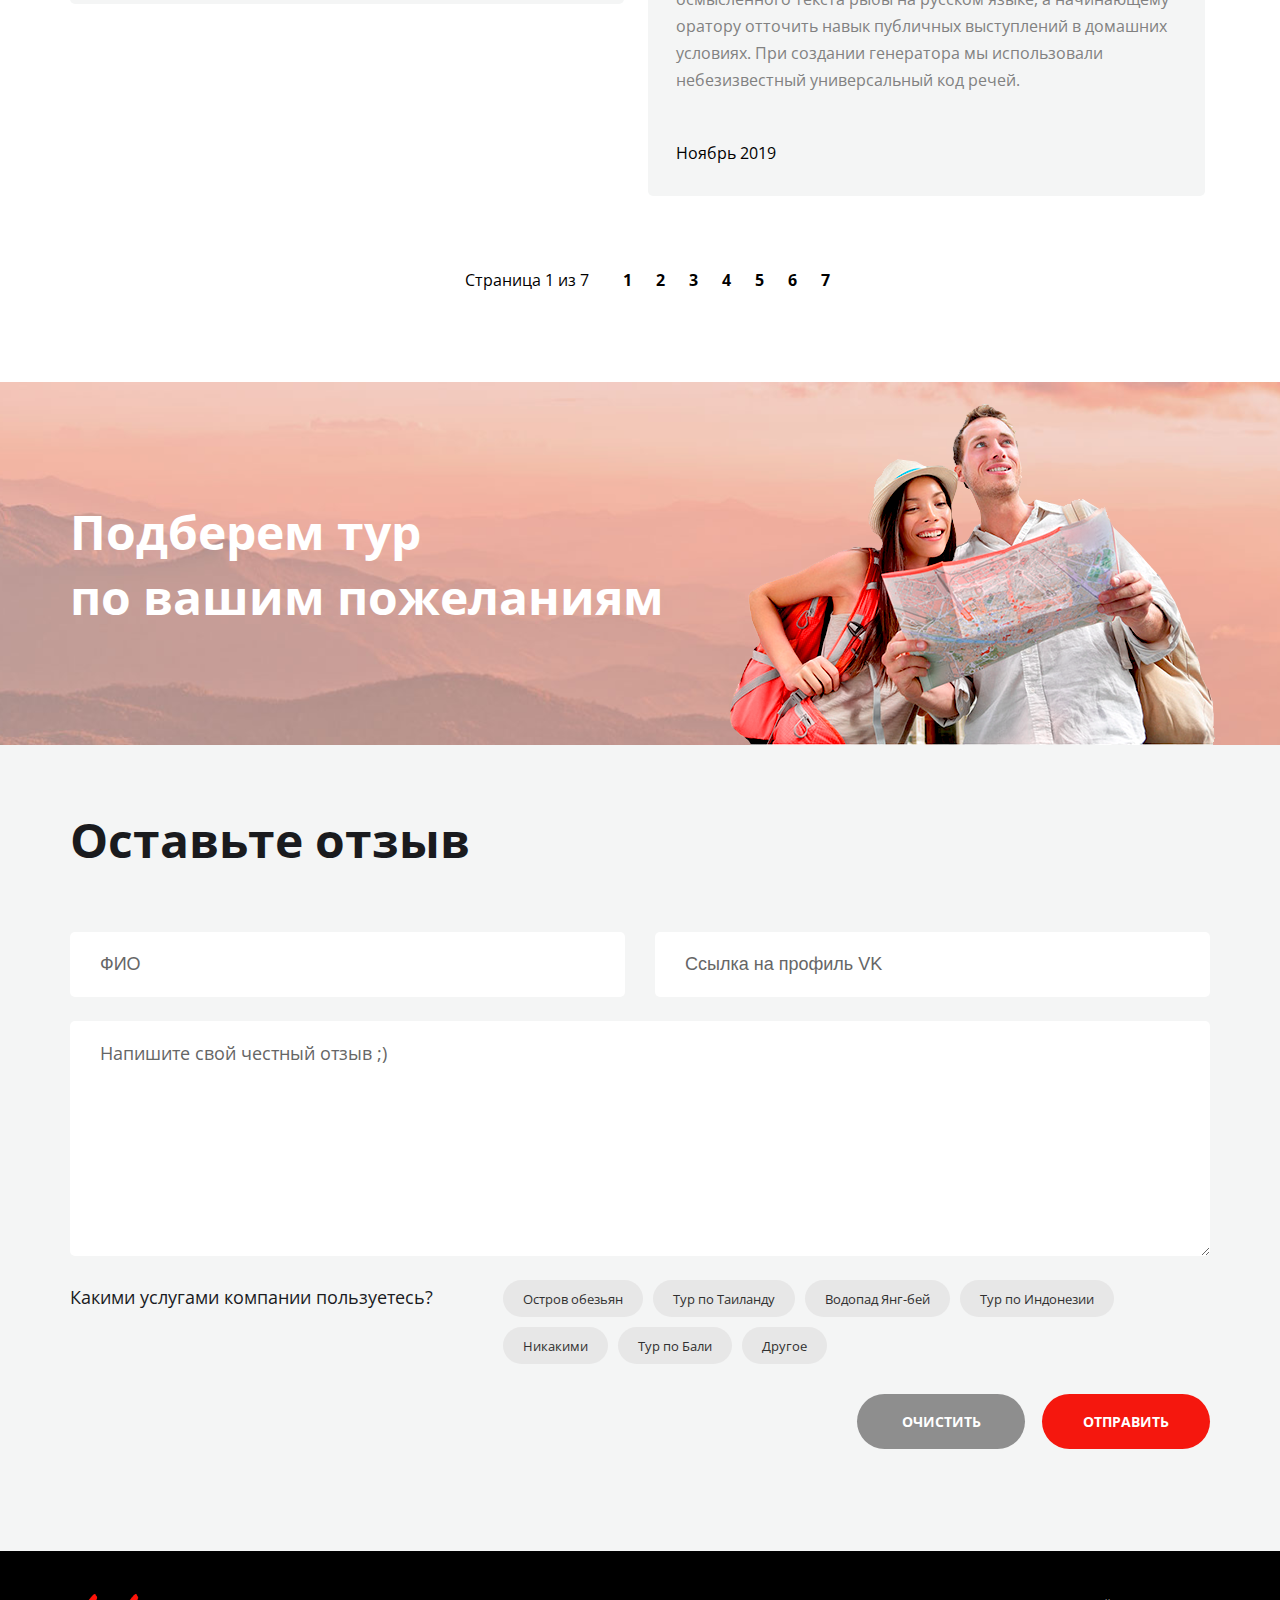
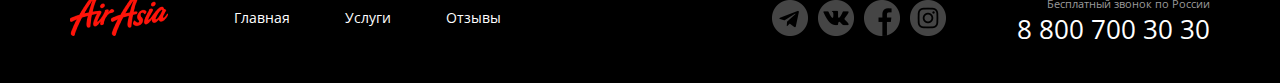
==== commit b0d45724: "финальные правки по проекту" ====
--- a/feedback.html
+++ b/feedback.html
@@ -19,7 +19,7 @@
             <ul class="menu__list">
               <li class="menu__item"><a href="./main.html" class="menu__point">Главная</a></li>
               <li class="menu__item"><a href="./services.html" class="menu__point">Услуги</a></li>
-              <li class="menu__item"><a href="./feedback.html" class="menu__point">Отзывы</a></li>
+              <li class="menu__item"><a href="./feedback.html" class="menu__point menu__point--active">Отзывы</a></li>
             </ul>
           </nav>
         </div>
@@ -28,7 +28,6 @@
             <a href="tel:+78007003030" class="contacts__phone">8 800 700 30 30</a>
             <div class="contacts__dropdown">
               <div class="contacts__workhours">График работы</div>
-              <div class="contacts__triangle"></div>
               <ul class="contacts__workhours-list">
                 <li class="contacts__workhours-list-item">
                   <div class="workours-text workours-text-bold">пн-вс: 09:00 - 20:00</div>
@@ -54,113 +53,105 @@
     <main class="feedback-main-content feedback-main-content--padding">
       <section class="feedback">
         <div class="container">
-          <div class="column">
-            <div class="column__left">
-              <ul class="feedback__list">
-                <li class="feedback__item">
-                  <div class="person">
-                    <div class="person__avatar">
-                      <img class="person__pic" src="./img/feedback/avatars/ivan.png">
-                    </div>
-                    <div class="person__desc">
-                        <div class="person__link">
-                          <a class="person__name">Иван Петрович</a>
-                          <div class="person__network-icon">
-                            <img class="person__network-icon-pic" src="./img/feedback/vk.png">
-                          </div>
-                        </div>
-                        <div class="service-button-mark">Водопад Янг-бей</div>
-                    </div>
-                  </div>
-                  <div class="feedback__content">
-                    <div class="feedback__content-header">Крутой поход на водопады.</div>
-                    <p class="feedback__content-text">Сайт рыбатекст поможет дизайнеру, верстальщику, вебмастеру сгенерировать 
-                      несколько абзацев более менее осмысленного текста рыбы на русском языке, а начинающему оратору отточить 
-                      навык публичных выступлений в домашних условиях. При создании генератора мы использовали небезизвестный 
-                      универсальный код речей.</p>
-                    <date class="feedback__content-date">Ноябрь 2019</date>
-                  </div>
-                </li>
-                <li class="feedback__item">
-                  <div class="person">
-                    <div class="person__avatar">
-                      <img class="person__pic" src="./img/feedback/avatars/lisa.png">
-                    </div>
-                    <div class="person__desc">
+            <ul class="feedback__list">
+              <li class="feedback__item">
+                <div class="person">
+                  <div class="person__avatar">
+                    <img class="person__pic" src="./img/feedback/avatars/ivan.png">
+                  </div>
+                  <div class="person__desc">
                       <div class="person__link">
-                        <a class="person__name">Лиза Сидорова</a>
+                        <a class="person__name">Иван Петрович</a>
                         <div class="person__network-icon">
                           <img class="person__network-icon-pic" src="./img/feedback/vk.png">
                         </div>
                       </div>
-                      <div class="service-button">Тур по Тайланду</div>
+                      <div class="service-button-mark">Водопад Янг-бей</div>
+                  </div>
+                </div>
+                <div class="feedback__content">
+                  <div class="feedback__content-header">Крутой поход на водопады.</div>
+                  <p class="feedback__content-text">Сайт рыбатекст поможет дизайнеру, верстальщику, вебмастеру сгенерировать 
+                    несколько абзацев более менее осмысленного текста рыбы на русском языке, а начинающему оратору отточить 
+                    навык публичных выступлений в домашних условиях. При создании генератора мы использовали небезизвестный 
+                    универсальный код речей.</p>
+                  <date class="feedback__content-date">Ноябрь 2019</date>
+                </div>
+              </li>
+              <li class="feedback__item">
+                <div class="person">
+                  <div class="person__avatar">
+                    <img class="person__pic" src="./img/feedback/avatars/lisa.png">
+                  </div>
+                  <div class="person__desc">
+                    <div class="person__link">
+                      <a class="person__name">Лиза Сидорова</a>
+                      <div class="person__network-icon">
+                        <img class="person__network-icon-pic" src="./img/feedback/vk.png">
+                      </div>
                     </div>
-                  </div>
-                  <div class="feedback__content">
-                    <div class="feedback__content-header">Интерестный тур по Таю.</div>
-                    <p class="feedback__content-text">Сайт рыбатекст поможет дизайнеру, верстальщику, вебмастеру сгенерировать 
-                      несколько абзацев более менее осмысленного текста рыбы на русском языке, а начинающему оратору отточить 
-                      навык публичных выступлений в домашних условиях. При создании генератора мы использовали небезизвестный 
-                      универсальный код речей.</p>
-                    <date class="feedback__content-date">Ноябрь 2019</date>
-                  </div>
-                </li>
-              </ul>
-            </div>
-            <div class="column__right">
-              <ul class="feedback__list">
-                <li class="feedback__item">
-                  <div class="person">
-                    <div class="person__avatar">
-                      <img class="person__pic" src="./img/feedback/avatars/ekaterina.png">
+                    <div class="service-button">Тур по Тайланду</div>
+                  </div>
+                </div>
+                <div class="feedback__content">
+                  <div class="feedback__content-header">Интерестный тур по Таю.</div>
+                  <p class="feedback__content-text">Сайт рыбатекст поможет дизайнеру, верстальщику, вебмастеру сгенерировать 
+                    несколько абзацев более менее осмысленного текста рыбы на русском языке, а начинающему оратору отточить 
+                    навык публичных выступлений в домашних условиях. При создании генератора мы использовали небезизвестный 
+                    универсальный код речей.</p>
+                  <date class="feedback__content-date">Ноябрь 2019</date>
+                </div>
+              </li>
+              <li class="feedback__item">
+                <div class="person">
+                  <div class="person__avatar">
+                    <img class="person__pic" src="./img/feedback/avatars/ekaterina.png">
+                  </div>
+                  <div class="person__desc">
+                    <div class="person__link">
+                      <a class="person__name">Екатерина Жмых</a>
+                      <div class="person__network-icon">
+                        <img class="person__network-icon-pic" src="./img/feedback/vk.png">
+                      </div>
                     </div>
-                    <div class="person__desc">
-                      <div class="person__link">
-                        <a class="person__name">Екатерина Жмых</a>
-                        <div class="person__network-icon">
-                          <img class="person__network-icon-pic" src="./img/feedback/vk.png">
-                        </div>
-                      </div>
-                      <div class="service-button">Тур на Остров обезьян</div>
+                    <div class="service-button">Тур на Остров обезьян</div>
+                  </div>
+                </div>
+                <div class="feedback__content">
+                  <div class="feedback__content-header">Очень понравился тур на остров обезьян.</div>
+                  <p class="feedback__content-text">Сайт рыбатекст поможет дизайнеру, верстальщику, вебмастеру сгенерировать 
+                    несколько абзацев более менее осмысленного текста рыбы на русском языке, а начинающему оратору отточить 
+                    навык публичных выступлений в домашних условиях. При создании генератора мы использовали небезизвестный 
+                    универсальный код речей. Текст генерируется абзацами случайным образом от двух до десяти предложений в 
+                    абзаце, что позволяет сделать текст более привлекательным и живым для визуально-слухового восприятия.</p>
+                  <date class="feedback__content-date">Ноябрь 2019</date>
+                </div>
+              </li>
+              <li class="feedback__item">
+                <div class="person">
+                  <div class="person__avatar">
+                    <img class="person__pic" src="./img/feedback/avatars/anton.png">
+                  </div>
+                  <div class="person__desc">
+                    <div class="person__link">
+                      <a class="person__name">Антон Игоревич</a>
+                      <div class="person__network-icon">
+                        <img class="person__network-icon-pic" src="./img/feedback/vk.png">
+                      </div>
                     </div>
-                  </div>
-                  <div class="feedback__content">
-                    <div class="feedback__content-header">Очень понравился тур на остров обезьян.</div>
-                    <p class="feedback__content-text">Сайт рыбатекст поможет дизайнеру, верстальщику, вебмастеру сгенерировать 
-                      несколько абзацев более менее осмысленного текста рыбы на русском языке, а начинающему оратору отточить 
-                      навык публичных выступлений в домашних условиях. При создании генератора мы использовали небезизвестный 
-                      универсальный код речей. Текст генерируется абзацами случайным образом от двух до десяти предложений в 
-                      абзаце, что позволяет сделать текст более привлекательным и живым для визуально-слухового восприятия.</p>
-                    <date class="feedback__content-date">Ноябрь 2019</date>
-                  </div>
-                </li>
-                <li class="feedback__item">
-                  <div class="person">
-                    <div class="person__avatar">
-                      <img class="person__pic" src="./img/feedback/avatars/anton.png">
-                    </div>
-                    <div class="person__desc">
-                      <div class="person__link">
-                        <a class="person__name">Антон Игоревич</a>
-                        <div class="person__network-icon">
-                          <img class="person__network-icon-pic" src="./img/feedback/vk.png">
-                        </div>
-                      </div>
-                      <div class="service-button">Тур по Индонезии</div>
-                    </div>
-                  </div>
-                  <div class="feedback__content">
-                    <div class="feedback__content-header">Для первого раза выбрал тур по Индонезии. И не пожалел!</div>
-                    <p class="feedback__content-text">Сайт рыбатекст поможет дизайнеру, верстальщику, вебмастеру сгенерировать 
-                      несколько абзацев более менее осмысленного текста рыбы на русском языке, а начинающему оратору отточить 
-                      навык публичных выступлений в домашних условиях. При создании генератора мы использовали небезизвестный 
-                      универсальный код речей.</p>
-                    <date class="feedback__content-date">Ноябрь 2019</date>
-                  </div>
-                </li>
-              </ul>
-            </div>
-          </div>
+                    <div class="service-button">Тур по Индонезии</div>
+                  </div>
+                </div>
+                <div class="feedback__content">
+                  <div class="feedback__content-header">Для первого раза выбрал тур по Индонезии. И не пожалел!</div>
+                  <p class="feedback__content-text">Сайт рыбатекст поможет дизайнеру, верстальщику, вебмастеру сгенерировать 
+                    несколько абзацев более менее осмысленного текста рыбы на русском языке, а начинающему оратору отточить 
+                    навык публичных выступлений в домашних условиях. При создании генератора мы использовали небезизвестный 
+                    универсальный код речей.</p>
+                  <date class="feedback__content-date">Ноябрь 2019</date>
+                </div>
+              </li>
+            </ul>
           <div class="paginator">
             <div class="paginator__display">Страница 1 из 7</div>
             <ul class="paginator__list">
--- a/feedback.css
+++ b/feedback.css
@@ -111,6 +111,10 @@
     color: #DA0100;
   }
 
+    .menu__point--active {
+    color: #DA0100;
+  }
+
 .menu--footer {
   position: absolute;
   top: 55px;
@@ -133,7 +137,7 @@
   display: block;
 }
 
-.contacts__dropdown:hover .contacts__triangle {
+.contacts__dropdown:hover .contacts__workhours::after {
   display: block;
 }
 
@@ -148,10 +152,10 @@
   top: 100%;
   display: none;
   border-radius: 9px;
-  margin-top: 9px;
-}
-
-.contacts__triangle {
+  margin-top: 10px;
+}
+
+.contacts__workhours::after {
   content: "";
   position: absolute;
   border: 10px solid transparent;
@@ -161,7 +165,7 @@
   border-bottom-color: #EDEDED;
   opacity: 0.8;
   display: none;
-  margin: 17px 41px 0px 0px;
+  margin: 0px 0px 0px 36px;
 }
 
 .workours-text {
@@ -266,17 +270,9 @@
   margin-bottom: 86px;
 }
 
-.column {
-    display: flex;
-    justify-content: space-between;
-    align-items: flex-start;
-    margin-bottom: 68px;
-}
-
 .feedback__list {
-  display: flex;
-  flex-direction: column;
-  justify-content: flex-start;
+  margin-bottom: 68px;
+  columns: 2;
 }
 
 .feedback__item {
@@ -285,6 +281,7 @@
   padding: 50px 31px 32px 28px;
   margin-bottom: 17px;
   max-width: 557px;
+  display: inline-block;
 }
 
 .feedback__item:last-child {
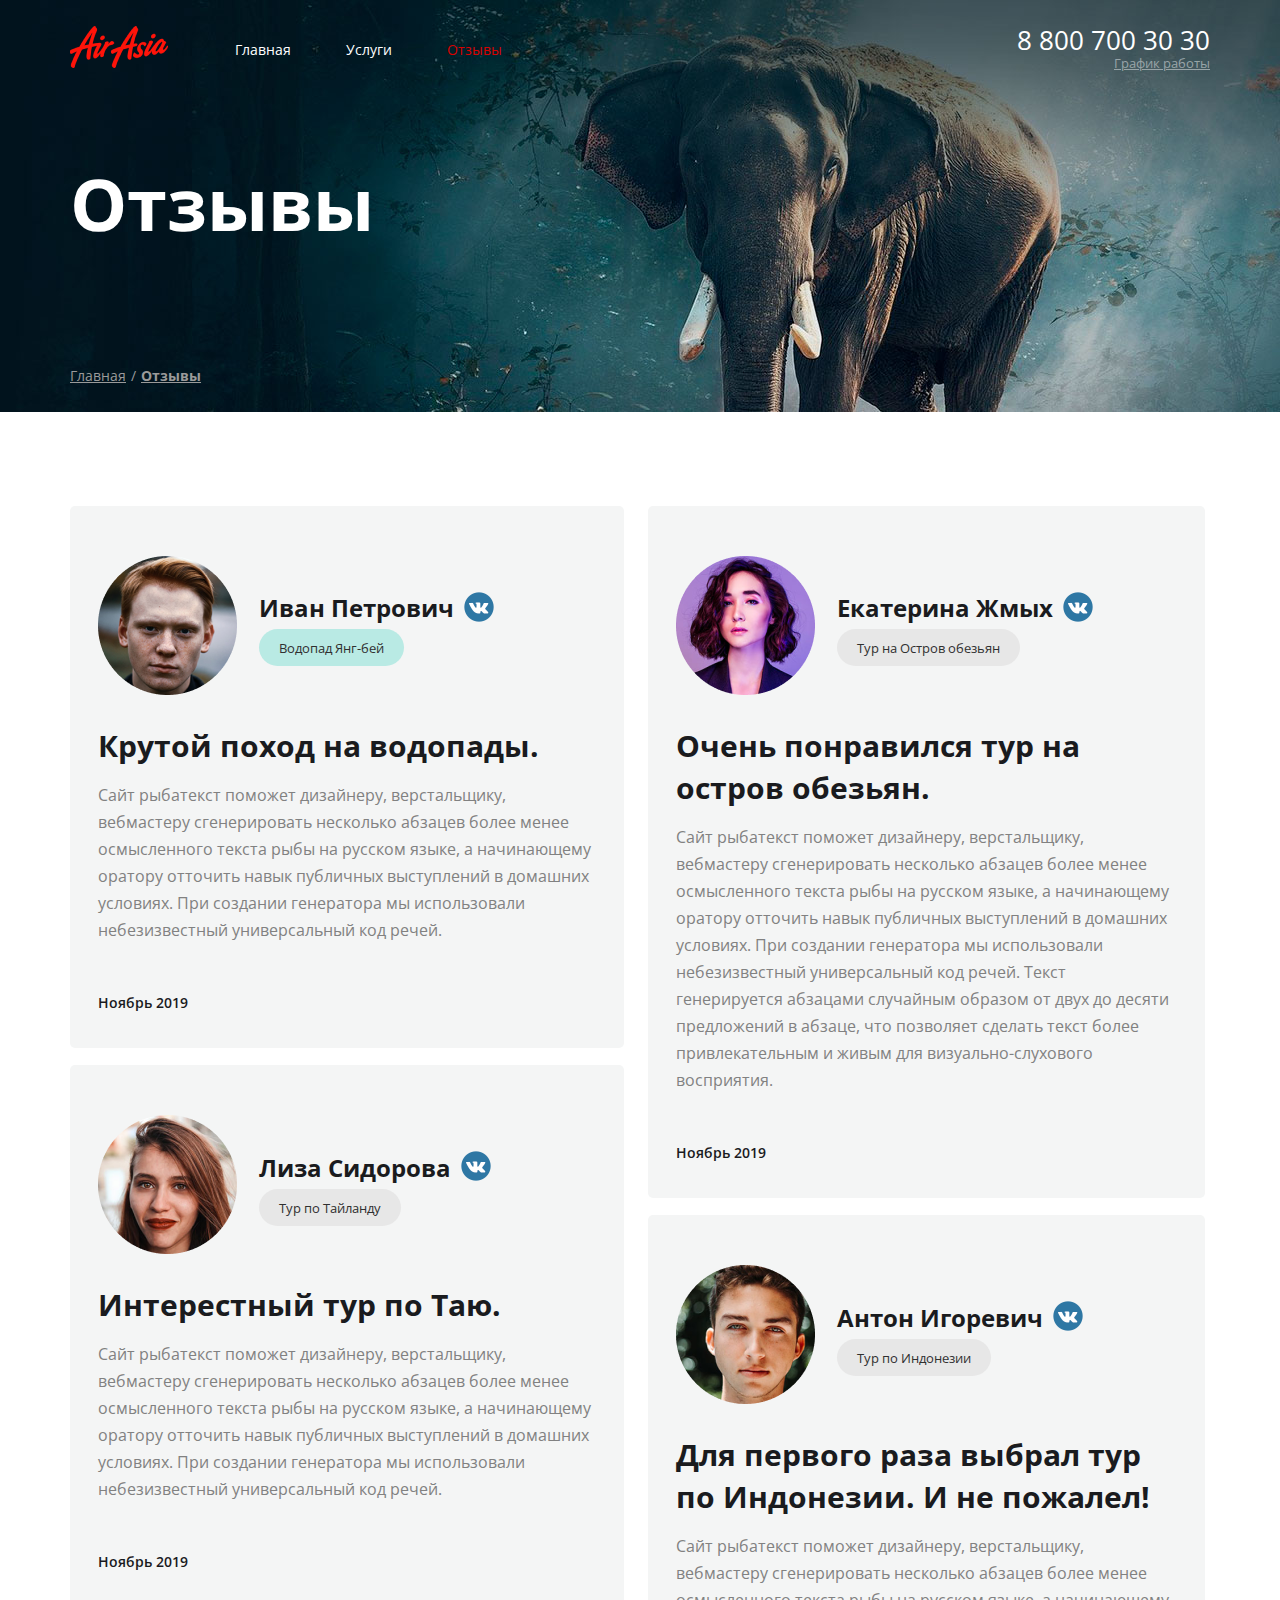
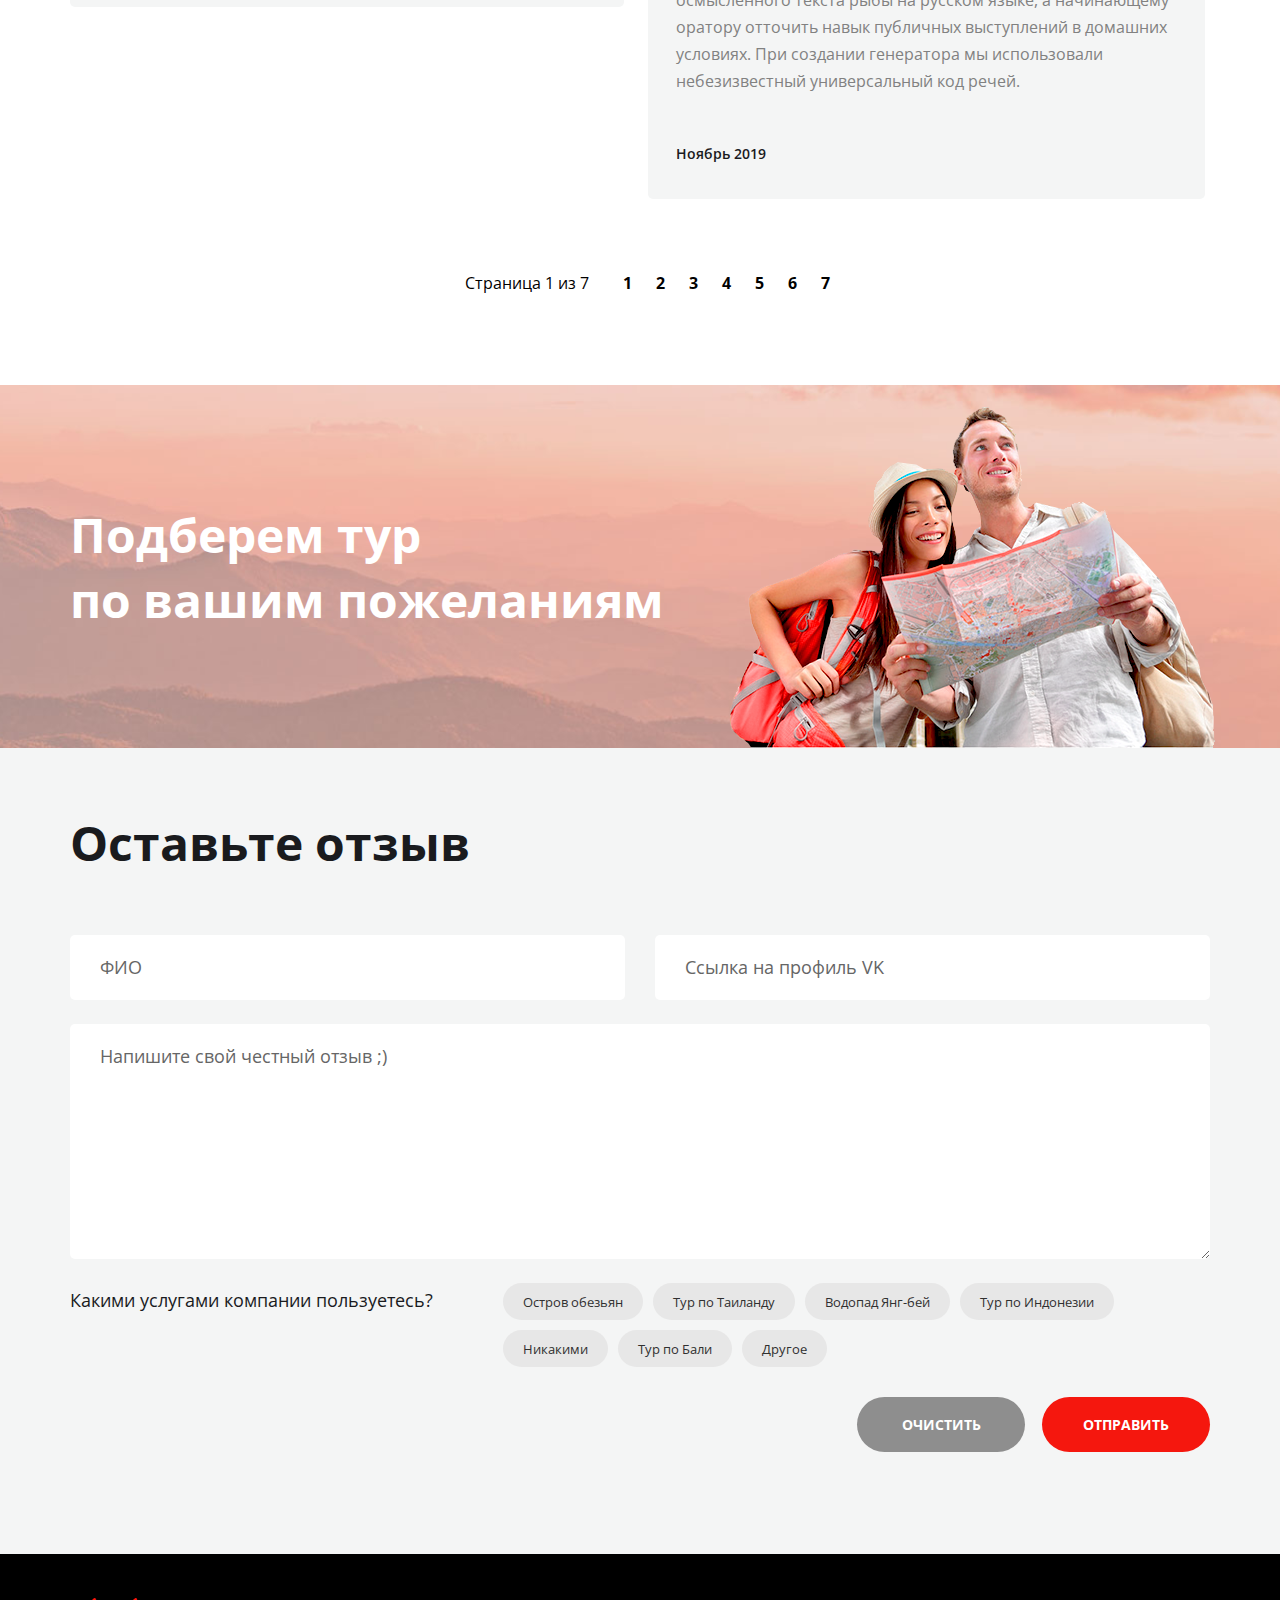
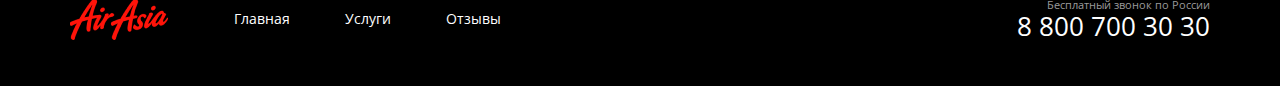
==== commit 45d6ee72: "финал?" ====
--- a/feedback.html
+++ b/feedback.html
@@ -6,6 +6,7 @@
   <meta name="viewport" content="width=device-width, initial-scale=1.0">
   <title>Air-Asia Feedback</title>
   <link rel="stylesheet" href="feedback.css">
+  <link rel="stylesheet" href="normalize.css">
 </head>
 <body>
   <div class="wrapper feedback-page-wrapper">
--- a/feedback.css
+++ b/feedback.css
@@ -68,7 +68,7 @@
   display: flex;
   justify-content: space-between;
   align-items: flex-start;
-  margin-bottom: 81px;
+  margin-bottom: 34px;
 }
 
 .header__col {
@@ -137,7 +137,7 @@
   display: block;
 }
 
-.contacts__dropdown:hover .contacts__workhours::after {
+.contacts__dropdown:hover .contacts__workhours-list::before {
   display: block;
 }
 
@@ -155,7 +155,7 @@
   margin-top: 10px;
 }
 
-.contacts__workhours::after {
+.contacts__workhours-list::before {
   content: "";
   position: absolute;
   border: 10px solid transparent;
@@ -163,9 +163,9 @@
   width: 0px;
   height: 0px;
   border-bottom-color: #EDEDED;
-  opacity: 0.8;
   display: none;
-  margin: 0px 0px 0px 36px;
+  bottom: 100%;
+  right: 39px;
 }
 
 .workours-text {
@@ -222,7 +222,7 @@
     font-size: 72px;
     font-weight: 700;
     line-height: 98px;
-    margin-bottom: 104px;
+    margin-bottom: 114px;
   }
 
   .breadcrumbs {
@@ -355,9 +355,18 @@
   font-size: 16px;
   line-height: 27px;
   color: #818181;
-  margin-bottom: 48px;
+  margin-bottom: 45px;
   max-width: 495px;
 }
+
+.feedback__content-date{
+  font-style: normal;
+  font-weight: 600;
+  font-size: 14px;
+  line-height: 27px;
+  color: #1A1B1E;
+}
+
   .paginator {
     text-align: center;
     margin-left: 26px;
@@ -612,35 +621,67 @@
       }
     
       .network__item--telegram .network__link {
-        background-image: url(./img/social/telegram.png);
-      }
-    
-      .network__item--telegram .network__link:hover {
-        background-image: url(./img/social/t-hover.png);
+        width: 36px; height: 36px;
+        background: url(./img/social/sprites.png) -66px -122px;
+        position: relative;
+      }
+
+      .network__item--telegram:hover:after {
+        content: "";
+        display: block;
+        position: absolute;
+        top: 0%;
+        width: 36px; height: 36px;
+        background: url(./img/social/sprites.png) -66px -66px;
+        transform: translate(-50% -50%);
       }
     
       .network__item--vk .network__link {
-        background-image: url(./img/social/vk.png);
-      }
-    
-      .network__item--vk .network__link:hover {
-        background-image: url(./img/social/vk-hover.png);
+        width: 36px; height: 36px;
+        background: url(./img/social/sprites.png) -10px -122px;
+        position: relative;
+      }
+    
+      .network__item--vk:hover:after {
+        content: "";
+        display: block;
+        position: absolute;
+        top: 0%;
+        width: 36px; height: 36px;
+        background: url(./img/social/sprites.png) -10px -66px;
+        transform: translate(-50% -50%);
       }
     
       .network__item--fb .network__link {
-        background-image: url(./img/social/f.png);
-      }
-    
-      .network__item--fb .network__link:hover {
-        background-image: url(./img/social/f-hover.png);
+        position: relative;
+        width: 36px; height: 36px;
+        background: url(./img/social/sprites.png) -122px -66px;
+      }
+    
+      .network__item--fb:hover:after {
+        content: "";
+        display: block;
+        position: absolute;
+        top: 0%;
+        width: 36px; height: 36px;
+        background: url(./img/social/sprites.png) -66px -10px;
+        transform: translate(-50% -50%);
       }
     
       .network__item--insta .network__link {
-        background-image: url(./img/social/instagram.png);
-      }
-    
-      .network__item--insta .network__link:hover {
-        background-image: url(./img/social/instagram-hover.png);
+        position: relative;
+        width: 36px; height: 36px;
+        background: url(./img/social/sprites.png) -122px -10px;
+      }
+    
+      .network__item--insta:hover:after {
+        content: "";
+        display: block;
+        position: absolute;
+        top: 0%;
+        width: 36px; height: 36px;
+        background: url(./img/social/sprites.png) -10px -10px;
+        transform: translate(-50% -50%);
       }
     
       .network__link {
